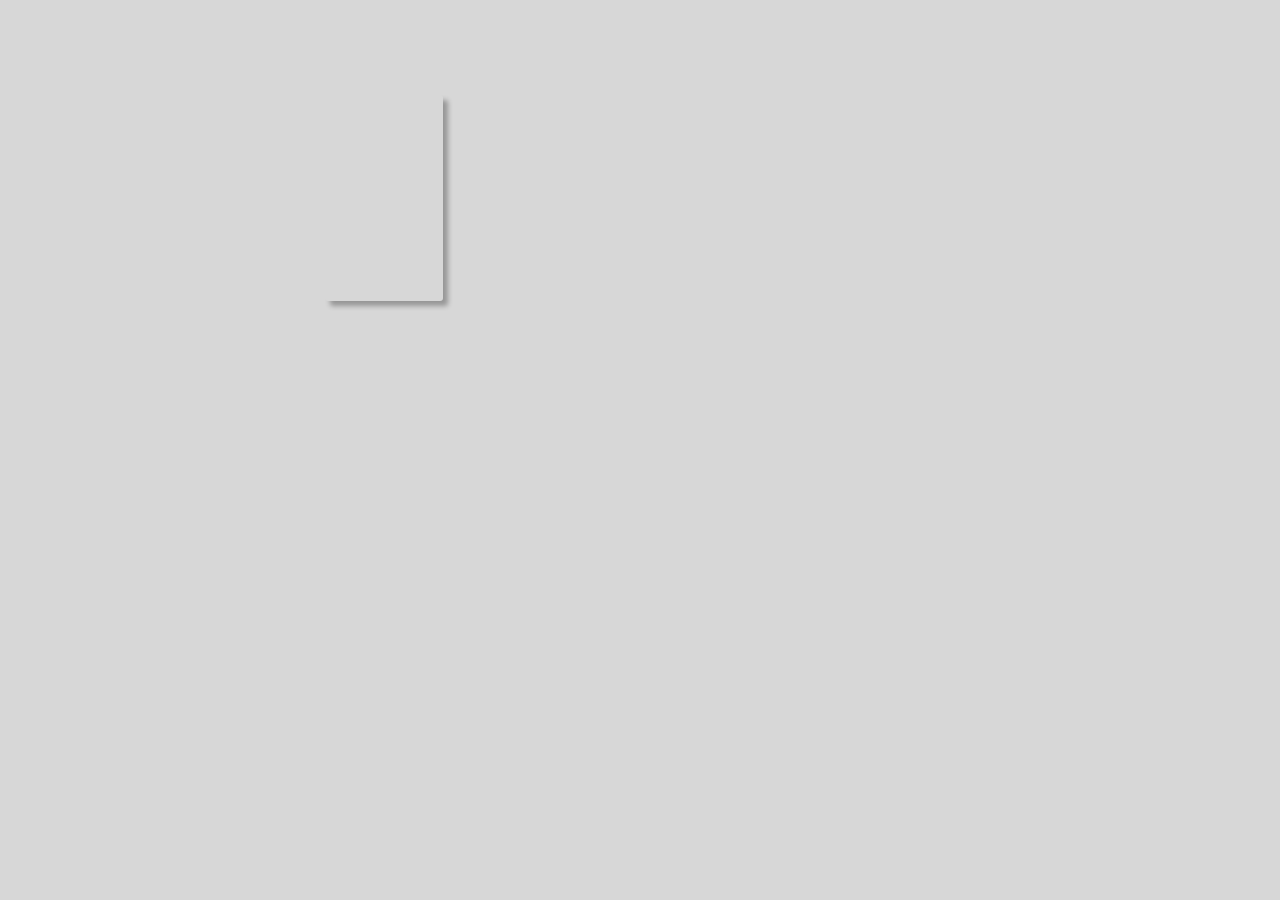
==== game.html @ 614f6831 "change folders" ====
<!DOCTYPE html>
<html lang="en">
  <head>
    <meta charset="UTF-8" />
    <meta name="viewport" content="width=device-width, initial-scale=1.0" />
    <title>Memory Game</title>
    <link rel="stylesheet" href="./css/indext.css" />
    <link rel="stylesheet" href="./css/game.css" />
  </head>
  <body>
    <div class="cards"></div>
    <script src="./js/index.js"></script>
  </body>
</html>
---- css/indext.css ----
* {
  padding: 0;
  margin: 0;
  box-sizing: border-box;
}
body {
  background-color: #d7d7d7;
  display: flex;
  justify-content: center;
  align-items: center;
  height: 100vh;
}
h1 {
  color: #6757d9;
  margin: 50px;
  font-size: 2.5rem;
}
.container {
  display: flex;
  flex-direction: column;
  align-items: center;
  width: fit-content;
}
a {
  background-color: #fff;
  margin-bottom: 30px;
  padding: 20px 40px;
  font-size: 1.5rem;
  color: #6757d9;
  text-decoration: none;
  border-radius: 20px;
  transition: all 0.2s ease-in;
}
a:hover {
  background-color: #6757d9;
  color: #fff;
}
---- css/game.css ----
.cards {
  width: 50%;
  height: 80%;
  margin: auto;
  display: flex;
  flex-wrap: wrap;
  border-radius: 5px;
}
.card {
  width: calc(20% - 10px);
  height: calc(30% - 10px);
  margin: 5px;
  position: relative;
  box-shadow: 5px 5px 5px rgba(0, 0, 0, 0.3);
  /* background-color: black;
    border: 2px solid rgb(61, 51, 172); */
  border-radius: 3px;
  cursor: pointer;
}
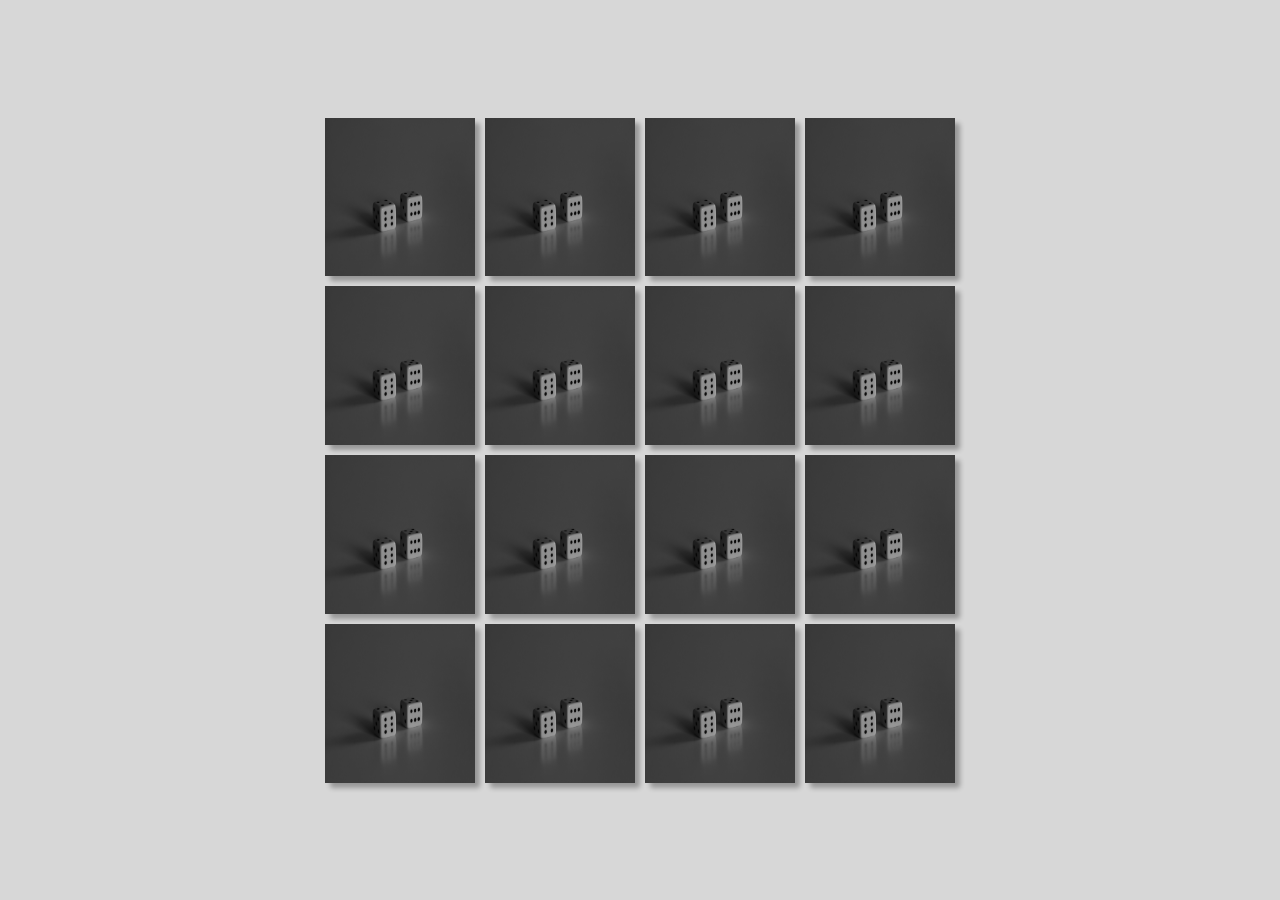
==== commit 28984320: "add photo for card and change javascript code and css" ====
--- a/game.html
+++ b/game.html
@@ -4,7 +4,7 @@
     <meta charset="UTF-8" />
     <meta name="viewport" content="width=device-width, initial-scale=1.0" />
     <title>Memory Game</title>
-    <link rel="stylesheet" href="./css/indext.css" />
+
     <link rel="stylesheet" href="./css/game.css" />
   </head>
   <body>
--- a/css/game.css
+++ b/css/game.css
@@ -1,14 +1,25 @@
+* {
+  padding: 0;
+  margin: 0;
+  box-sizing: border-box;
+}
+body {
+  background-color: #d7d7d7;
+  display: flex;
+  justify-content: center;
+  align-items: center;
+  height: 100vh;
+}
 .cards {
   width: 50%;
-  height: 80%;
-  margin: auto;
+  height: 75%;
   display: flex;
   flex-wrap: wrap;
   border-radius: 5px;
 }
 .card {
-  width: calc(20% - 10px);
-  height: calc(30% - 10px);
+  width: calc(25% - 10px);
+  height: calc(25% - 10px);
   margin: 5px;
   position: relative;
   box-shadow: 5px 5px 5px rgba(0, 0, 0, 0.3);
@@ -17,3 +28,7 @@
   border-radius: 3px;
   cursor: pointer;
 }
+.card-img {
+  width: 100%;
+  height: 100%;
+}
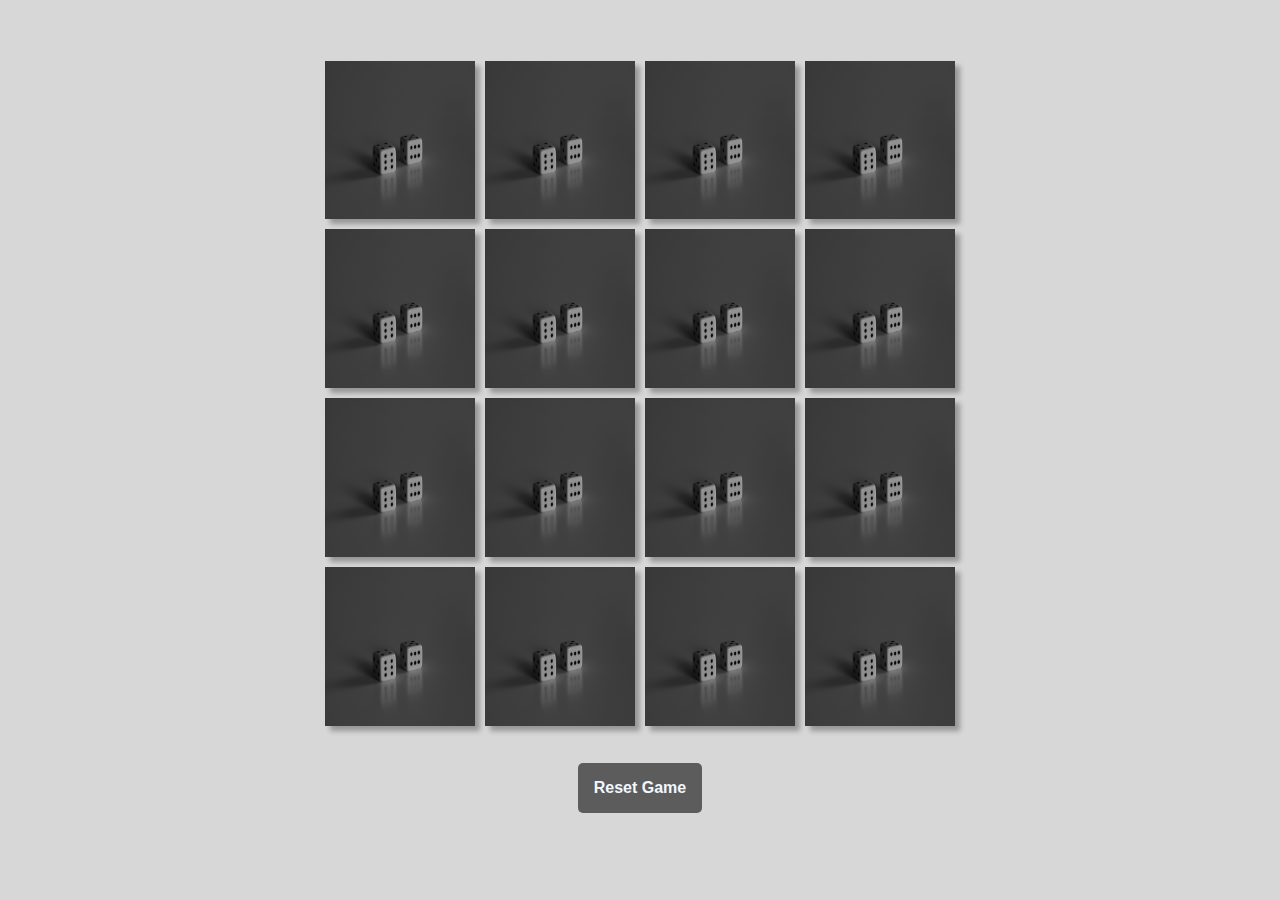
==== commit 7ebf9c97: "select random image from array" ====
--- a/game.html
+++ b/game.html
@@ -9,6 +9,7 @@
   </head>
   <body>
     <div class="cards"></div>
+    <button id="reset-btn">Reset Game</button>
     <script src="./js/index.js"></script>
   </body>
 </html>
--- a/css/game.css
+++ b/css/game.css
@@ -6,6 +6,7 @@
 body {
   background-color: #d7d7d7;
   display: flex;
+  flex-direction: column;
   justify-content: center;
   align-items: center;
   height: 100vh;
@@ -15,7 +16,6 @@
   height: 75%;
   display: flex;
   flex-wrap: wrap;
-  border-radius: 5px;
 }
 .card {
   width: calc(25% - 10px);
@@ -23,12 +23,23 @@
   margin: 5px;
   position: relative;
   box-shadow: 5px 5px 5px rgba(0, 0, 0, 0.3);
-  /* background-color: black;
-    border: 2px solid rgb(61, 51, 172); */
-  border-radius: 3px;
   cursor: pointer;
 }
 .card-img {
   width: 100%;
   height: 100%;
 }
+#reset-btn {
+  margin: 2rem;
+  padding: 1rem;
+  font-weight: bold;
+  border: none;
+  border-radius: 5px;
+  background-color: rgb(93, 92, 92);
+  color: aliceblue;
+  font-size: 1rem;
+  cursor: pointer;
+}
+#reset-btn:hover {
+  background-color: #af52b4;
+}
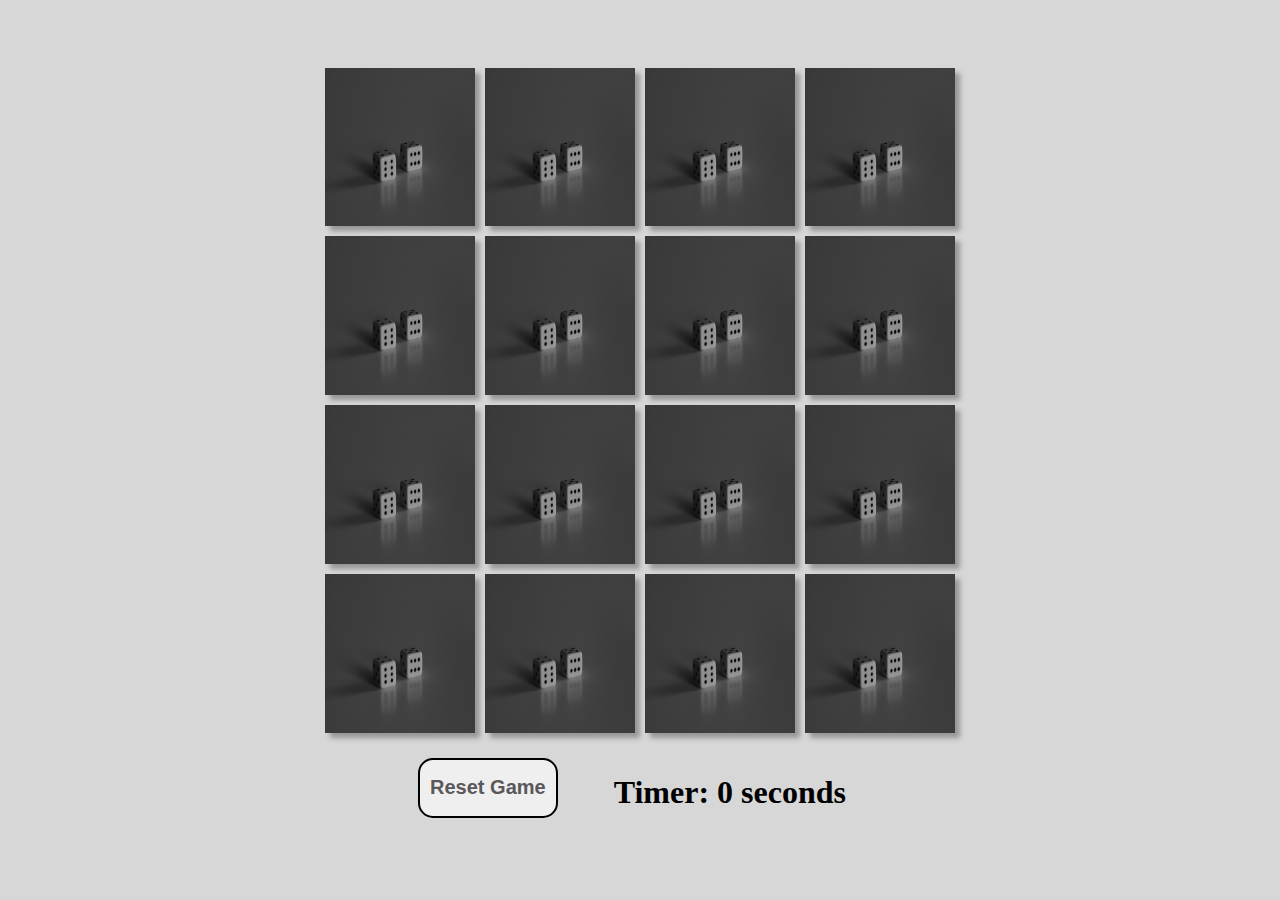
==== commit 68ca6890: "add start timer function and and reset function and settimeout" ====
--- a/game.html
+++ b/game.html
@@ -7,9 +7,14 @@
 
     <link rel="stylesheet" href="./css/game.css" />
   </head>
+
   <body>
     <div class="cards"></div>
-    <button id="reset-btn">Reset Game</button>
+    
+    <div class="buttons">
+      <button id="reset-btn">Reset Game</button>
+      <p id="timer">Timer: 0 seconds</p>
+    </div>
     <script src="./js/index.js"></script>
   </body>
 </html>
--- a/css/game.css
+++ b/css/game.css
@@ -29,17 +29,33 @@
   width: 100%;
   height: 100%;
 }
+.buttons {
+  display: flex;
+  justify-content: center;
+  height: 100px;
+}
 #reset-btn {
-  margin: 2rem;
+  margin: 20px;
+  padding: 10px 10px;
+  font-size: 20px;
+  font-weight: bold;
+  color: #5a585b;
+  text-decoration: none;
+  border-radius: 15px;
+  border: 2px solid black;
+  cursor: pointer;
+}
+#reset-btn:hover {
+  background-color: #71716f;
+  color: black;
+}
+#timer {
+  margin: 20px;
   padding: 1rem;
   font-weight: bold;
   border: none;
   border-radius: 5px;
-  background-color: rgb(93, 92, 92);
-  color: aliceblue;
-  font-size: 1rem;
-  cursor: pointer;
+  color: rgb(0, 0, 0);
+  font-size: 2rem;
+  
 }
-#reset-btn:hover {
-  background-color: #af52b4;
-}
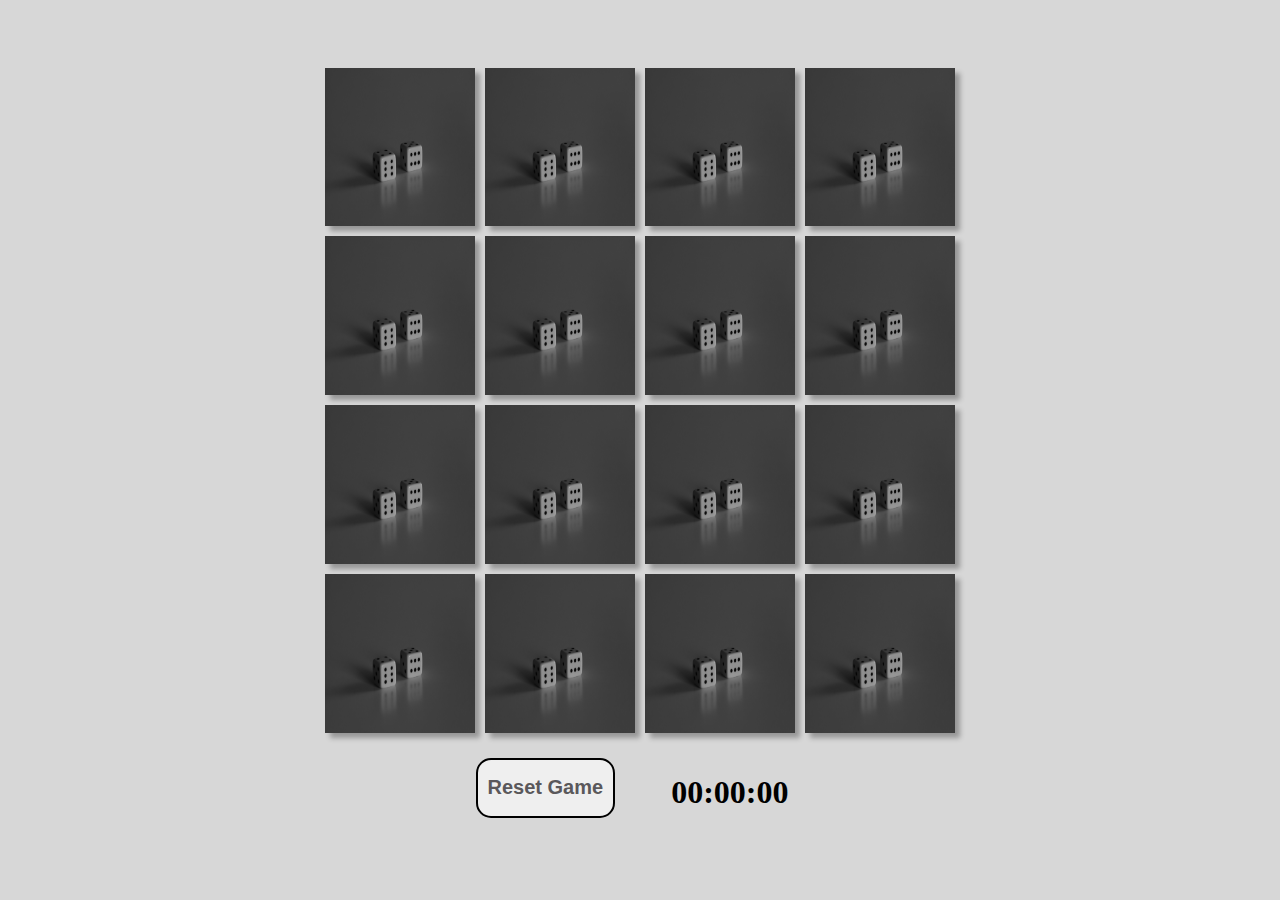
==== commit f589ac98: "change Timer format and updateTimer function" ====
--- a/game.html
+++ b/game.html
@@ -10,10 +10,10 @@
 
   <body>
     <div class="cards"></div>
-    
+
     <div class="buttons">
       <button id="reset-btn">Reset Game</button>
-      <p id="timer">Timer: 0 seconds</p>
+      <p id="timer">00:00:00</p>
     </div>
     <script src="./js/index.js"></script>
   </body>
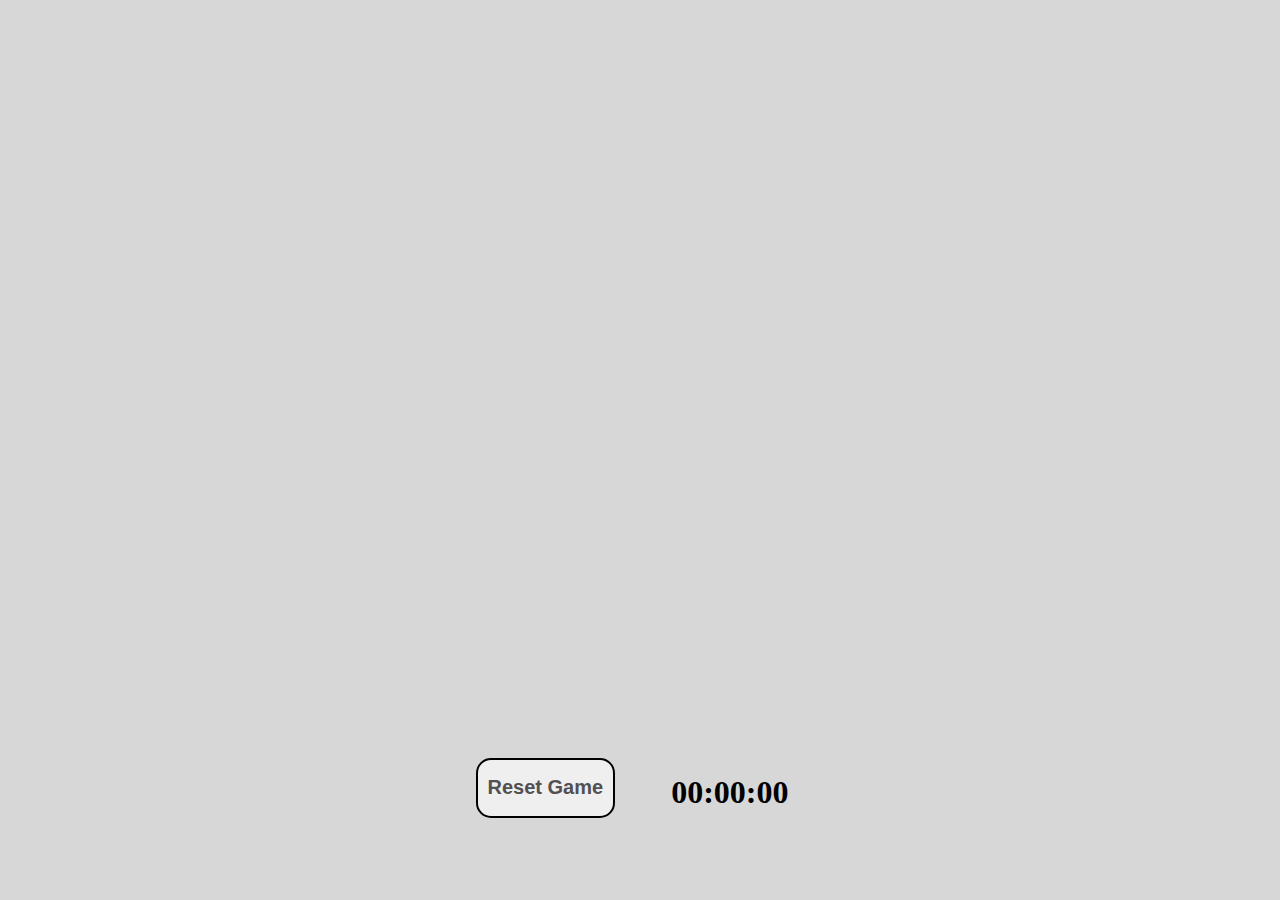
==== commit 4cb077ea: "add win modal" ====
--- a/game.html
+++ b/game.html
@@ -15,6 +15,14 @@
       <button id="reset-btn">Reset Game</button>
       <p id="timer">00:00:00</p>
     </div>
+
+    <div class="modal" id="modal">
+      <div class="modal-container">
+          <h3 class="modal-title" id="modal-title">You win!</h3>
+          <button type="button" class="button" id="play-again">Play Again</button>
+      </div>
+  </div>
+  
     <script src="./js/index.js"></script>
   </body>
 </html>
--- a/css/game.css
+++ b/css/game.css
@@ -24,6 +24,7 @@
   position: relative;
   box-shadow: 5px 5px 5px rgba(0, 0, 0, 0.3);
   cursor: pointer;
+  perspective: 1000px;
 }
 .card-img {
   width: 100%;
@@ -39,14 +40,14 @@
   padding: 10px 10px;
   font-size: 20px;
   font-weight: bold;
-  color: #5a585b;
+  color: #525053;
   text-decoration: none;
   border-radius: 15px;
   border: 2px solid black;
   cursor: pointer;
 }
 #reset-btn:hover {
-  background-color: #71716f;
+  background-color: #a8a8a4;
   color: black;
 }
 #timer {
@@ -57,5 +58,75 @@
   border-radius: 5px;
   color: rgb(0, 0, 0);
   font-size: 2rem;
-  
 }
+.card-img {
+  width: 100%;
+  height: 100%;
+  transform-style: preserve-3d;
+  backface-visibility: hidden;
+}
+
+.flip-card {
+  animation: flipAnimation 0.6s forwards;
+}
+
+@keyframes flipAnimation {
+  from {
+    transform: rotateY(0deg);
+  }
+  to {
+    transform: rotateY(180deg);
+  }
+}
+
+/* Modal */
+.modal {
+  align-items: center;
+  backdrop-filter: blur(0.2rem);
+  background-color: rgba(0, 0, 0, 0.3);
+  bottom: 0;
+  display: flex;
+  justify-content: center;
+  left: 0;
+  opacity: 0;
+  position: fixed;
+  right: 0;
+  top: 0;
+  transform: translateY(100%);
+  transition: all 270ms ease-in;
+}
+.modal-open {
+  opacity: 1;
+  transform: translateY(0);
+}
+.modal-container {
+  text-align: center;
+  align-items: center;
+  background-color: var(--white);
+  border-radius: 0.5rem;
+  display: flex;
+  flex-direction: column;
+  height: 12rem;
+  justify-content: center;
+  max-width: 20rem;
+  padding: 1rem;
+  width: 100%;
+}
+.modal-title {
+  color: rgb(254, 254, 254);
+  font-size: 4rem;
+  font-weight: 400;
+  line-height: 1.2;
+  margin-bottom: 1rem;
+}
+.button {
+  background-color: var(--blue);
+  border: 0.15rem solid black;
+  border-radius: 20px;
+  color: white;
+  cursor: pointer;
+  font-size: 2rem;
+  font-weight: 600;
+  padding: 0.5rem 1rem;
+  transition: all 270ms ease-in;
+}
